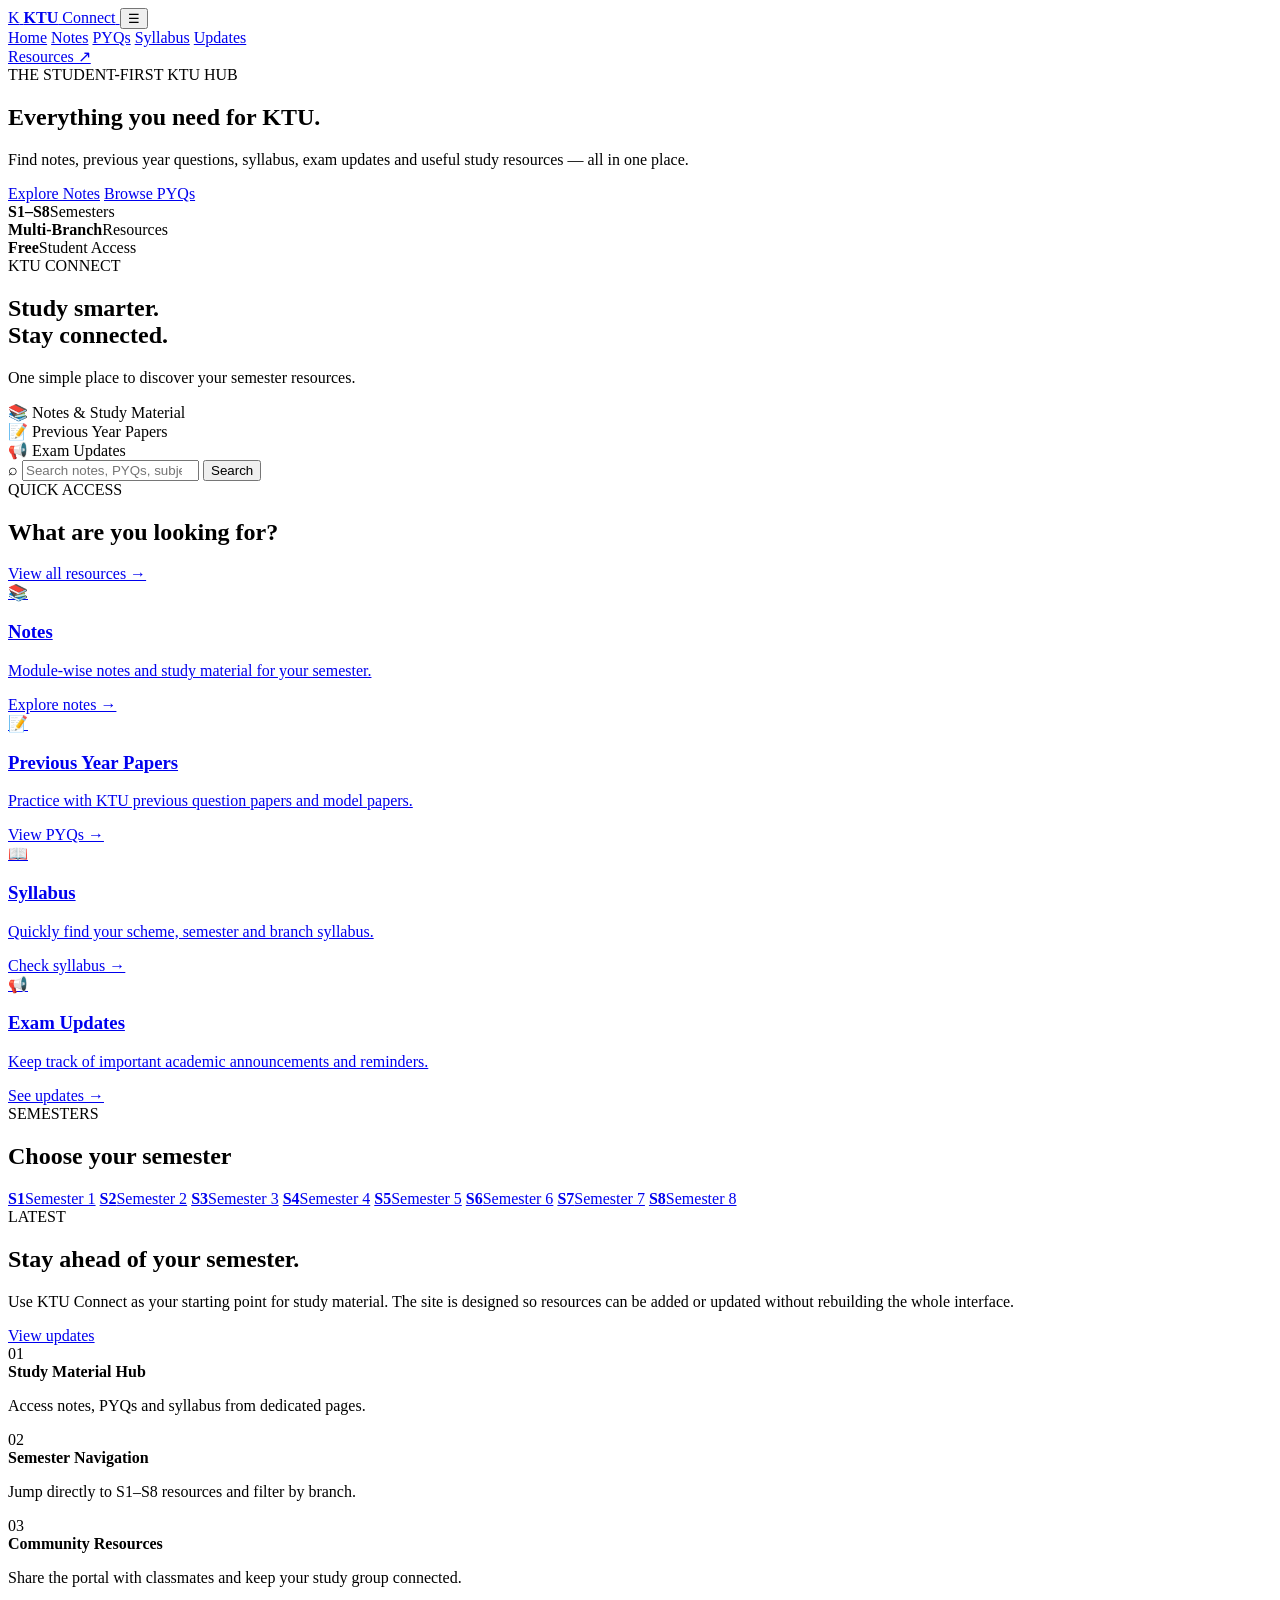
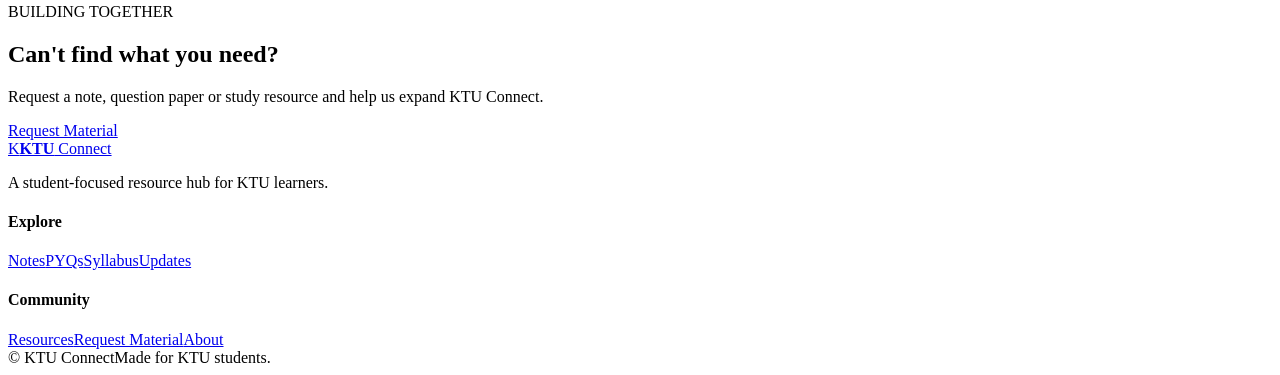
==== index.html @ b9bd6417 "Add files via upload" ====
<!DOCTYPE html>
<html lang="en">
<head>
  <meta charset="UTF-8">
  <meta name="viewport" content="width=device-width, initial-scale=1.0">
  <meta name="description" content="KTU Connect - Notes, previous year questions, syllabus and exam resources for KTU students.">
  <title>KTU Connect | Your KTU Study Hub</title>
  <link rel="icon" href="assets/icons/favicon.svg" type="image/svg+xml">
  <link rel="stylesheet" href="css/style.css">
</head>
<body>
  <header class="site-header">
    <div class="container nav-wrap">
      <a class="brand" href="index.html" aria-label="KTU Connect home">
        <span class="brand-mark">K</span>
        <span><strong>KTU</strong> Connect</span>
      </a>
      <button class="menu-toggle" aria-label="Open menu">☰</button>
      <nav class="main-nav">
        <a class="active" href="index.html">Home</a>
        <a href="pages/notes.html">Notes</a>
        <a href="pages/pyq.html">PYQs</a>
        <a href="pages/syllabus.html">Syllabus</a>
        <a href="pages/updates.html">Updates</a>
      </nav>
      <a class="nav-cta" href="pages/resources.html">Resources ↗</a>
    </div>
  </header>

  <main>
    <section class="hero">
      <div class="container hero-grid">
        <div class="hero-copy">
          <span class="eyebrow">THE STUDENT-FIRST KTU HUB</span>
          <h1>Everything you need for <span>KTU.</span></h1>
          <p>Find notes, previous year questions, syllabus, exam updates and useful study resources — all in one place.</p>
          <div class="hero-actions">
            <a class="btn primary" href="pages/notes.html">Explore Notes</a>
            <a class="btn secondary" href="pages/pyq.html">Browse PYQs</a>
          </div>
          <div class="hero-stats">
            <div><strong>S1–S8</strong><span>Semesters</span></div>
            <div><strong>Multi-Branch</strong><span>Resources</span></div>
            <div><strong>Free</strong><span>Student Access</span></div>
          </div>
        </div>
        <div class="hero-card">
          <div class="hero-card-top">
            <span class="mini-badge">KTU CONNECT</span>
            <span class="dot"></span>
          </div>
          <h2>Study smarter.<br><span>Stay connected.</span></h2>
          <p>One simple place to discover your semester resources.</p>
          <div class="floating-card card-one">📚 <span>Notes & Study Material</span></div>
          <div class="floating-card card-two">📝 <span>Previous Year Papers</span></div>
          <div class="floating-card card-three">📢 <span>Exam Updates</span></div>
        </div>
      </div>
    </section>

    <section class="section search-section">
      <div class="container">
        <div class="search-box">
          <span>⌕</span>
          <input id="globalSearch" type="search" placeholder="Search notes, PYQs, subjects, semesters..." autocomplete="off">
          <button id="searchBtn">Search</button>
        </div>
        <div id="searchResults" class="search-results hidden"></div>
      </div>
    </section>

    <section class="section">
      <div class="container">
        <div class="section-heading">
          <div>
            <span class="eyebrow">QUICK ACCESS</span>
            <h2>What are you looking for?</h2>
          </div>
          <a class="text-link" href="pages/resources.html">View all resources →</a>
        </div>
        <div class="feature-grid">
          <a class="feature-card" href="pages/notes.html">
            <div class="icon-box">📚</div>
            <h3>Notes</h3>
            <p>Module-wise notes and study material for your semester.</p>
            <span>Explore notes →</span>
          </a>
          <a class="feature-card" href="pages/pyq.html">
            <div class="icon-box">📝</div>
            <h3>Previous Year Papers</h3>
            <p>Practice with KTU previous question papers and model papers.</p>
            <span>View PYQs →</span>
          </a>
          <a class="feature-card" href="pages/syllabus.html">
            <div class="icon-box">📖</div>
            <h3>Syllabus</h3>
            <p>Quickly find your scheme, semester and branch syllabus.</p>
            <span>Check syllabus →</span>
          </a>
          <a class="feature-card" href="pages/updates.html">
            <div class="icon-box">📢</div>
            <h3>Exam Updates</h3>
            <p>Keep track of important academic announcements and reminders.</p>
            <span>See updates →</span>
          </a>
        </div>
      </div>
    </section>

    <section class="section semester-section">
      <div class="container">
        <div class="section-heading">
          <div>
            <span class="eyebrow">SEMESTERS</span>
            <h2>Choose your semester</h2>
          </div>
        </div>
        <div class="semester-grid">
          <a href="pages/semester.html?sem=S1"><strong>S1</strong><span>Semester 1</span></a>
          <a href="pages/semester.html?sem=S2"><strong>S2</strong><span>Semester 2</span></a>
          <a href="pages/semester.html?sem=S3"><strong>S3</strong><span>Semester 3</span></a>
          <a href="pages/semester.html?sem=S4"><strong>S4</strong><span>Semester 4</span></a>
          <a href="pages/semester.html?sem=S5"><strong>S5</strong><span>Semester 5</span></a>
          <a href="pages/semester.html?sem=S6"><strong>S6</strong><span>Semester 6</span></a>
          <a href="pages/semester.html?sem=S7"><strong>S7</strong><span>Semester 7</span></a>
          <a href="pages/semester.html?sem=S8"><strong>S8</strong><span>Semester 8</span></a>
        </div>
      </div>
    </section>

    <section class="section updates-section">
      <div class="container two-col">
        <div>
          <span class="eyebrow">LATEST</span>
          <h2>Stay ahead of your semester.</h2>
          <p class="muted">Use KTU Connect as your starting point for study material. The site is designed so resources can be added or updated without rebuilding the whole interface.</p>
          <a class="btn primary" href="pages/updates.html">View updates</a>
        </div>
        <div class="update-list">
          <article><span>01</span><div><strong>Study Material Hub</strong><p>Access notes, PYQs and syllabus from dedicated pages.</p></div></article>
          <article><span>02</span><div><strong>Semester Navigation</strong><p>Jump directly to S1–S8 resources and filter by branch.</p></div></article>
          <article><span>03</span><div><strong>Community Resources</strong><p>Share the portal with classmates and keep your study group connected.</p></div></article>
        </div>
      </div>
    </section>

    <section class="section cta-section">
      <div class="container cta-card">
        <div><span class="eyebrow">BUILDING TOGETHER</span><h2>Can't find what you need?</h2><p>Request a note, question paper or study resource and help us expand KTU Connect.</p></div>
        <a class="btn light" href="pages/request.html">Request Material</a>
      </div>
    </section>
  </main>

  <footer class="site-footer">
    <div class="container footer-grid">
      <div><a class="brand footer-brand" href="index.html"><span class="brand-mark">K</span><span><strong>KTU</strong> Connect</span></a><p>A student-focused resource hub for KTU learners.</p></div>
      <div><h4>Explore</h4><a href="pages/notes.html">Notes</a><a href="pages/pyq.html">PYQs</a><a href="pages/syllabus.html">Syllabus</a><a href="pages/updates.html">Updates</a></div>
      <div><h4>Community</h4><a href="pages/resources.html">Resources</a><a href="pages/request.html">Request Material</a><a href="pages/about.html">About</a></div>
    </div>
    <div class="container footer-bottom"><span>© <span id="year"></span> KTU Connect</span><span>Made for KTU students.</span></div>
  </footer>
  <script src="js/script.js"></script>
</body>
</html>
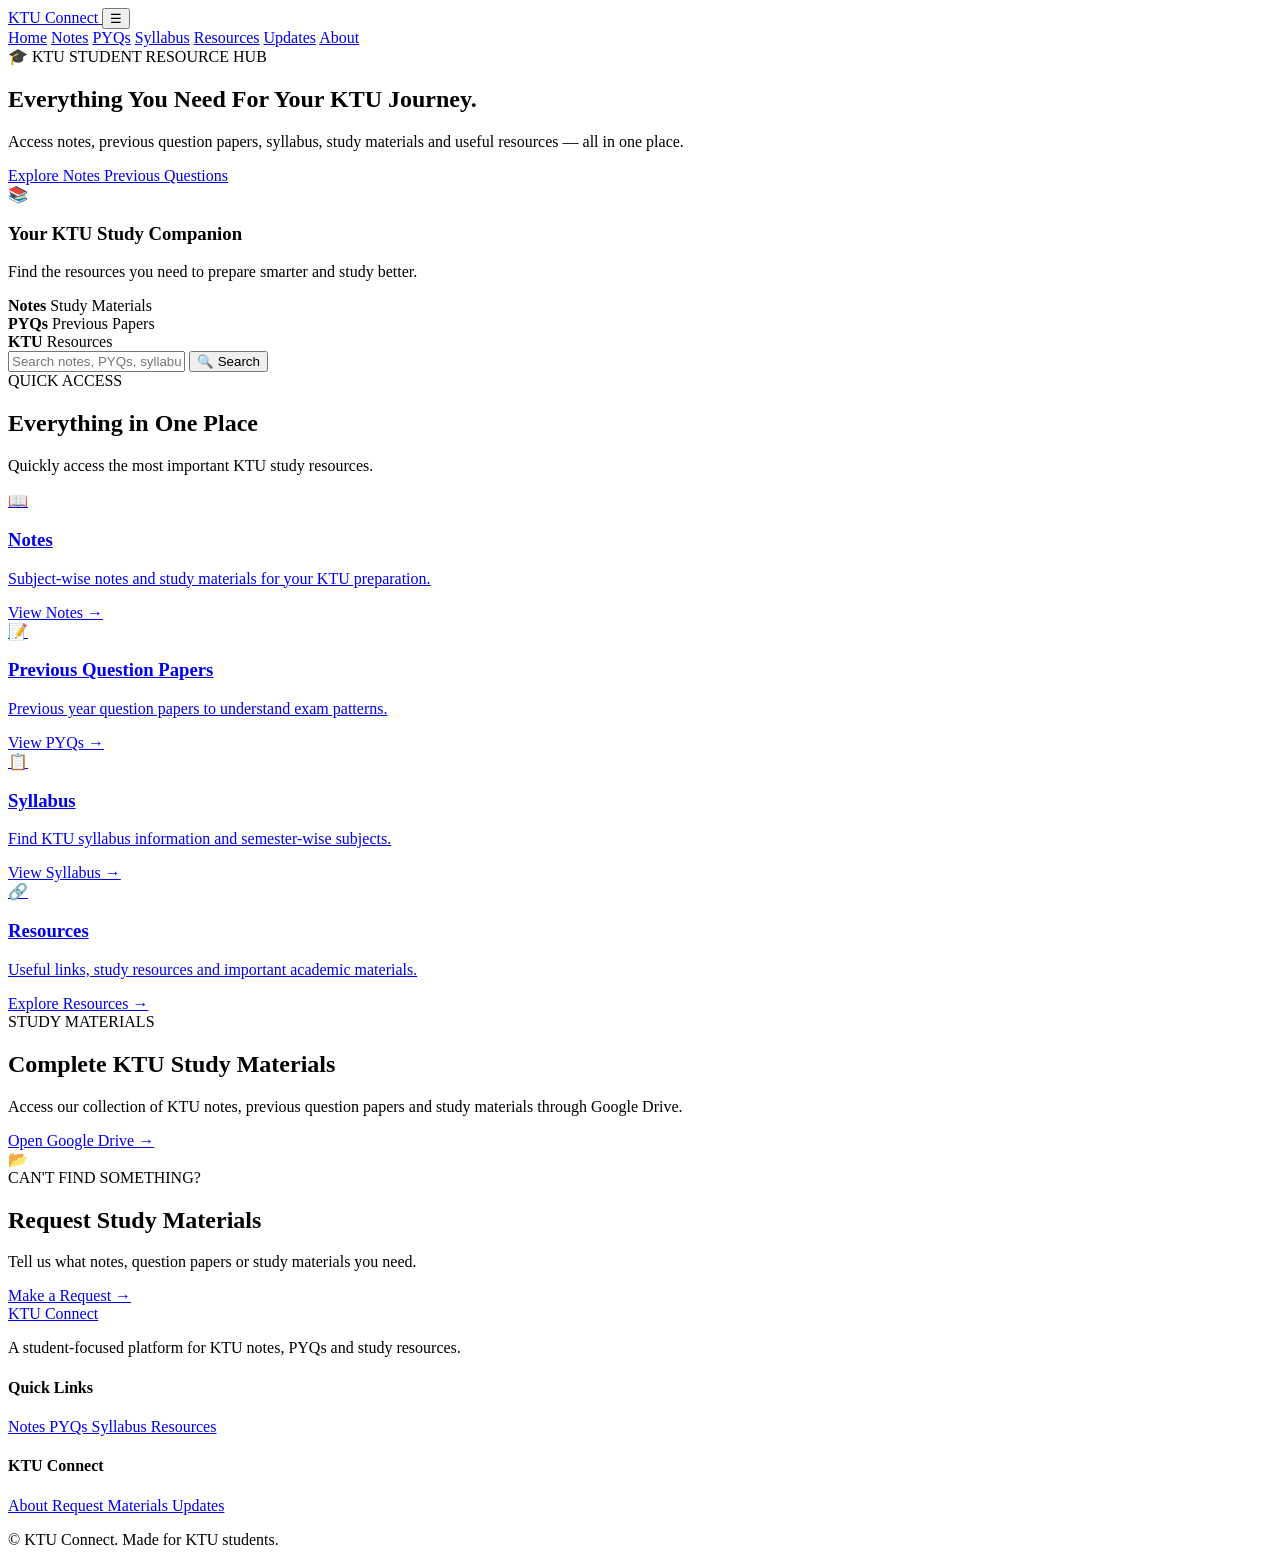
==== commit 735eb898: "Update index.html" ====
--- a/index.html
+++ b/index.html
@@ -1,165 +1,431 @@
 <!DOCTYPE html>
 <html lang="en">
 <head>
-  <meta charset="UTF-8">
-  <meta name="viewport" content="width=device-width, initial-scale=1.0">
-  <meta name="description" content="KTU Connect - Notes, previous year questions, syllabus and exam resources for KTU students.">
-  <title>KTU Connect | Your KTU Study Hub</title>
-  <link rel="icon" href="assets/icons/favicon.svg" type="image/svg+xml">
-  <link rel="stylesheet" href="css/style.css">
+    <meta charset="UTF-8">
+    <meta name="viewport" content="width=device-width, initial-scale=1.0">
+
+    <title>KTU Connect | Notes, PYQs & Study Materials</title>
+
+    <!-- CSS -->
+    <link rel="stylesheet" href="css/style.css">
+
+    <!-- Favicon -->
+    <link rel="icon" type="image/svg+xml" href="assets/icons/favicon.svg">
 </head>
+
 <body>
-  <header class="site-header">
-    <div class="container nav-wrap">
-      <a class="brand" href="index.html" aria-label="KTU Connect home">
-        <span class="brand-mark">K</span>
-        <span><strong>KTU</strong> Connect</span>
-      </a>
-      <button class="menu-toggle" aria-label="Open menu">☰</button>
-      <nav class="main-nav">
-        <a class="active" href="index.html">Home</a>
-        <a href="pages/notes.html">Notes</a>
-        <a href="pages/pyq.html">PYQs</a>
-        <a href="pages/syllabus.html">Syllabus</a>
-        <a href="pages/updates.html">Updates</a>
-      </nav>
-      <a class="nav-cta" href="pages/resources.html">Resources ↗</a>
-    </div>
-  </header>
-
-  <main>
+
+    <!-- ================= NAVBAR ================= -->
+    <header class="navbar">
+        <div class="container nav-container">
+
+            <a href="index.html" class="logo">
+                KTU <span>Connect</span>
+            </a>
+
+            <button class="menu-toggle" id="menuToggle">
+                ☰
+            </button>
+
+            <nav class="nav-links" id="navLinks">
+                <a href="index.html" class="active">Home</a>
+                <a href="pages/notes.html">Notes</a>
+                <a href="pages/pyq.html">PYQs</a>
+                <a href="pages/syllabus.html">Syllabus</a>
+                <a href="pages/resources.html">Resources</a>
+                <a href="pages/updates.html">Updates</a>
+                <a href="pages/about.html">About</a>
+            </nav>
+
+        </div>
+    </header>
+
+
+    <!-- ================= HERO ================= -->
     <section class="hero">
-      <div class="container hero-grid">
-        <div class="hero-copy">
-          <span class="eyebrow">THE STUDENT-FIRST KTU HUB</span>
-          <h1>Everything you need for <span>KTU.</span></h1>
-          <p>Find notes, previous year questions, syllabus, exam updates and useful study resources — all in one place.</p>
-          <div class="hero-actions">
-            <a class="btn primary" href="pages/notes.html">Explore Notes</a>
-            <a class="btn secondary" href="pages/pyq.html">Browse PYQs</a>
-          </div>
-          <div class="hero-stats">
-            <div><strong>S1–S8</strong><span>Semesters</span></div>
-            <div><strong>Multi-Branch</strong><span>Resources</span></div>
-            <div><strong>Free</strong><span>Student Access</span></div>
-          </div>
-        </div>
-        <div class="hero-card">
-          <div class="hero-card-top">
-            <span class="mini-badge">KTU CONNECT</span>
-            <span class="dot"></span>
-          </div>
-          <h2>Study smarter.<br><span>Stay connected.</span></h2>
-          <p>One simple place to discover your semester resources.</p>
-          <div class="floating-card card-one">📚 <span>Notes & Study Material</span></div>
-          <div class="floating-card card-two">📝 <span>Previous Year Papers</span></div>
-          <div class="floating-card card-three">📢 <span>Exam Updates</span></div>
-        </div>
-      </div>
+        <div class="container hero-content">
+
+            <div class="hero-text">
+
+                <span class="hero-badge">
+                    🎓 KTU STUDENT RESOURCE HUB
+                </span>
+
+                <h1>
+                    Everything You Need
+                    <span>For Your KTU Journey.</span>
+                </h1>
+
+                <p>
+                    Access notes, previous question papers, syllabus,
+                    study materials and useful resources — all in one place.
+                </p>
+
+                <div class="hero-buttons">
+
+                    <a href="pages/notes.html" class="btn btn-primary">
+                        Explore Notes
+                    </a>
+
+                    <a href="pages/pyq.html" class="btn btn-secondary">
+                        Previous Questions
+                    </a>
+
+                </div>
+
+            </div>
+
+            <div class="hero-card">
+
+                <div class="hero-card-icon">
+                    📚
+                </div>
+
+                <h3>
+                    Your KTU Study Companion
+                </h3>
+
+                <p>
+                    Find the resources you need to prepare smarter
+                    and study better.
+                </p>
+
+                <div class="hero-stats">
+
+                    <div>
+                        <strong>Notes</strong>
+                        <span>Study Materials</span>
+                    </div>
+
+                    <div>
+                        <strong>PYQs</strong>
+                        <span>Previous Papers</span>
+                    </div>
+
+                    <div>
+                        <strong>KTU</strong>
+                        <span>Resources</span>
+                    </div>
+
+                </div>
+
+            </div>
+
+        </div>
     </section>
 
-    <section class="section search-section">
-      <div class="container">
-        <div class="search-box">
-          <span>⌕</span>
-          <input id="globalSearch" type="search" placeholder="Search notes, PYQs, subjects, semesters..." autocomplete="off">
-          <button id="searchBtn">Search</button>
-        </div>
-        <div id="searchResults" class="search-results hidden"></div>
-      </div>
+
+    <!-- ================= SEARCH ================= -->
+    <section class="search-section">
+
+        <div class="container">
+
+            <div class="search-box">
+
+                <input
+                    type="text"
+                    id="searchInput"
+                    placeholder="Search notes, PYQs, syllabus..."
+                >
+
+                <button id="searchButton">
+                    🔍 Search
+                </button>
+
+            </div>
+
+        </div>
+
     </section>
 
-    <section class="section">
-      <div class="container">
-        <div class="section-heading">
-          <div>
-            <span class="eyebrow">QUICK ACCESS</span>
-            <h2>What are you looking for?</h2>
-          </div>
-          <a class="text-link" href="pages/resources.html">View all resources →</a>
-        </div>
-        <div class="feature-grid">
-          <a class="feature-card" href="pages/notes.html">
-            <div class="icon-box">📚</div>
-            <h3>Notes</h3>
-            <p>Module-wise notes and study material for your semester.</p>
-            <span>Explore notes →</span>
-          </a>
-          <a class="feature-card" href="pages/pyq.html">
-            <div class="icon-box">📝</div>
-            <h3>Previous Year Papers</h3>
-            <p>Practice with KTU previous question papers and model papers.</p>
-            <span>View PYQs →</span>
-          </a>
-          <a class="feature-card" href="pages/syllabus.html">
-            <div class="icon-box">📖</div>
-            <h3>Syllabus</h3>
-            <p>Quickly find your scheme, semester and branch syllabus.</p>
-            <span>Check syllabus →</span>
-          </a>
-          <a class="feature-card" href="pages/updates.html">
-            <div class="icon-box">📢</div>
-            <h3>Exam Updates</h3>
-            <p>Keep track of important academic announcements and reminders.</p>
-            <span>See updates →</span>
-          </a>
-        </div>
-      </div>
+
+    <!-- ================= QUICK ACCESS ================= -->
+    <section class="content-section">
+
+        <div class="container">
+
+            <div class="section-heading">
+
+                <span class="section-label">
+                    QUICK ACCESS
+                </span>
+
+                <h2>
+                    Everything in One Place
+                </h2>
+
+                <p>
+                    Quickly access the most important KTU study resources.
+                </p>
+
+            </div>
+
+
+            <div class="card-grid">
+
+                <!-- Notes -->
+                <a href="pages/notes.html" class="content-card">
+
+                    <div class="card-icon">
+                        📖
+                    </div>
+
+                    <h3>
+                        Notes
+                    </h3>
+
+                    <p>
+                        Subject-wise notes and study materials
+                        for your KTU preparation.
+                    </p>
+
+                    <span class="card-link">
+                        View Notes →
+                    </span>
+
+                </a>
+
+
+                <!-- PYQ -->
+                <a href="pages/pyq.html" class="content-card">
+
+                    <div class="card-icon">
+                        📝
+                    </div>
+
+                    <h3>
+                        Previous Question Papers
+                    </h3>
+
+                    <p>
+                        Previous year question papers to
+                        understand exam patterns.
+                    </p>
+
+                    <span class="card-link">
+                        View PYQs →
+                    </span>
+
+                </a>
+
+
+                <!-- Syllabus -->
+                <a href="pages/syllabus.html" class="content-card">
+
+                    <div class="card-icon">
+                        📋
+                    </div>
+
+                    <h3>
+                        Syllabus
+                    </h3>
+
+                    <p>
+                        Find KTU syllabus information and
+                        semester-wise subjects.
+                    </p>
+
+                    <span class="card-link">
+                        View Syllabus →
+                    </span>
+
+                </a>
+
+
+                <!-- Resources -->
+                <a href="pages/resources.html" class="content-card">
+
+                    <div class="card-icon">
+                        🔗
+                    </div>
+
+                    <h3>
+                        Resources
+                    </h3>
+
+                    <p>
+                        Useful links, study resources and
+                        important academic materials.
+                    </p>
+
+                    <span class="card-link">
+                        Explore Resources →
+                    </span>
+
+                </a>
+
+            </div>
+
+        </div>
+
     </section>
 
-    <section class="section semester-section">
-      <div class="container">
-        <div class="section-heading">
-          <div>
-            <span class="eyebrow">SEMESTERS</span>
-            <h2>Choose your semester</h2>
-          </div>
-        </div>
-        <div class="semester-grid">
-          <a href="pages/semester.html?sem=S1"><strong>S1</strong><span>Semester 1</span></a>
-          <a href="pages/semester.html?sem=S2"><strong>S2</strong><span>Semester 2</span></a>
-          <a href="pages/semester.html?sem=S3"><strong>S3</strong><span>Semester 3</span></a>
-          <a href="pages/semester.html?sem=S4"><strong>S4</strong><span>Semester 4</span></a>
-          <a href="pages/semester.html?sem=S5"><strong>S5</strong><span>Semester 5</span></a>
-          <a href="pages/semester.html?sem=S6"><strong>S6</strong><span>Semester 6</span></a>
-          <a href="pages/semester.html?sem=S7"><strong>S7</strong><span>Semester 7</span></a>
-          <a href="pages/semester.html?sem=S8"><strong>S8</strong><span>Semester 8</span></a>
-        </div>
-      </div>
+
+    <!-- ================= GOOGLE DRIVE ================= -->
+    <section class="drive-section">
+
+        <div class="container">
+
+            <div class="drive-card">
+
+                <div class="drive-content">
+
+                    <span class="section-label">
+                        STUDY MATERIALS
+                    </span>
+
+                    <h2>
+                        Complete KTU Study Materials
+                    </h2>
+
+                    <p>
+                        Access our collection of KTU notes,
+                        previous question papers and study materials
+                        through Google Drive.
+                    </p>
+
+                    <a
+                        href="https://drive.google.com/drive/folders/1opwLlR4TUXMI84UcQUF1pUEvRDBuUGTG"
+                        target="_blank"
+                        rel="noopener noreferrer"
+                        class="btn btn-primary"
+                    >
+                        Open Google Drive →
+                    </a>
+
+                </div>
+
+                <div class="drive-icon">
+                    📂
+                </div>
+
+            </div>
+
+        </div>
+
     </section>
 
-    <section class="section updates-section">
-      <div class="container two-col">
-        <div>
-          <span class="eyebrow">LATEST</span>
-          <h2>Stay ahead of your semester.</h2>
-          <p class="muted">Use KTU Connect as your starting point for study material. The site is designed so resources can be added or updated without rebuilding the whole interface.</p>
-          <a class="btn primary" href="pages/updates.html">View updates</a>
-        </div>
-        <div class="update-list">
-          <article><span>01</span><div><strong>Study Material Hub</strong><p>Access notes, PYQs and syllabus from dedicated pages.</p></div></article>
-          <article><span>02</span><div><strong>Semester Navigation</strong><p>Jump directly to S1–S8 resources and filter by branch.</p></div></article>
-          <article><span>03</span><div><strong>Community Resources</strong><p>Share the portal with classmates and keep your study group connected.</p></div></article>
-        </div>
-      </div>
+
+    <!-- ================= REQUEST ================= -->
+    <section class="content-section">
+
+        <div class="container">
+
+            <div class="request-box">
+
+                <div>
+
+                    <span class="section-label">
+                        CAN'T FIND SOMETHING?
+                    </span>
+
+                    <h2>
+                        Request Study Materials
+                    </h2>
+
+                    <p>
+                        Tell us what notes, question papers or
+                        study materials you need.
+                    </p>
+
+                </div>
+
+                <a href="pages/request.html" class="btn btn-primary">
+                    Make a Request →
+                </a>
+
+            </div>
+
+        </div>
+
     </section>
 
-    <section class="section cta-section">
-      <div class="container cta-card">
-        <div><span class="eyebrow">BUILDING TOGETHER</span><h2>Can't find what you need?</h2><p>Request a note, question paper or study resource and help us expand KTU Connect.</p></div>
-        <a class="btn light" href="pages/request.html">Request Material</a>
-      </div>
-    </section>
-  </main>
-
-  <footer class="site-footer">
-    <div class="container footer-grid">
-      <div><a class="brand footer-brand" href="index.html"><span class="brand-mark">K</span><span><strong>KTU</strong> Connect</span></a><p>A student-focused resource hub for KTU learners.</p></div>
-      <div><h4>Explore</h4><a href="pages/notes.html">Notes</a><a href="pages/pyq.html">PYQs</a><a href="pages/syllabus.html">Syllabus</a><a href="pages/updates.html">Updates</a></div>
-      <div><h4>Community</h4><a href="pages/resources.html">Resources</a><a href="pages/request.html">Request Material</a><a href="pages/about.html">About</a></div>
-    </div>
-    <div class="container footer-bottom"><span>© <span id="year"></span> KTU Connect</span><span>Made for KTU students.</span></div>
-  </footer>
-  <script src="js/script.js"></script>
+
+    <!-- ================= FOOTER ================= -->
+    <footer class="footer">
+
+        <div class="container footer-container">
+
+            <div class="footer-brand">
+
+                <a href="index.html" class="logo">
+                    KTU <span>Connect</span>
+                </a>
+
+                <p>
+                    A student-focused platform for KTU
+                    notes, PYQs and study resources.
+                </p>
+
+            </div>
+
+
+            <div class="footer-links">
+
+                <h4>
+                    Quick Links
+                </h4>
+
+                <a href="pages/notes.html">
+                    Notes
+                </a>
+
+                <a href="pages/pyq.html">
+                    PYQs
+                </a>
+
+                <a href="pages/syllabus.html">
+                    Syllabus
+                </a>
+
+                <a href="pages/resources.html">
+                    Resources
+                </a>
+
+            </div>
+
+
+            <div class="footer-links">
+
+                <h4>
+                    KTU Connect
+                </h4>
+
+                <a href="pages/about.html">
+                    About
+                </a>
+
+                <a href="pages/request.html">
+                    Request Materials
+                </a>
+
+                <a href="pages/updates.html">
+                    Updates
+                </a>
+
+            </div>
+
+        </div>
+
+
+        <div class="footer-bottom">
+
+            <div class="container">
+
+                <p>
+                    © <span id="currentYear"></span>
+                    KTU Connect. Made for KTU students.
+                </p>
+
+            </div>
+
+        </div>
+
+    </footer>
+
+
+    <!-- JavaScript -->
+    <script src="js/script.js"></script>
+
 </body>
-</html>+</html>
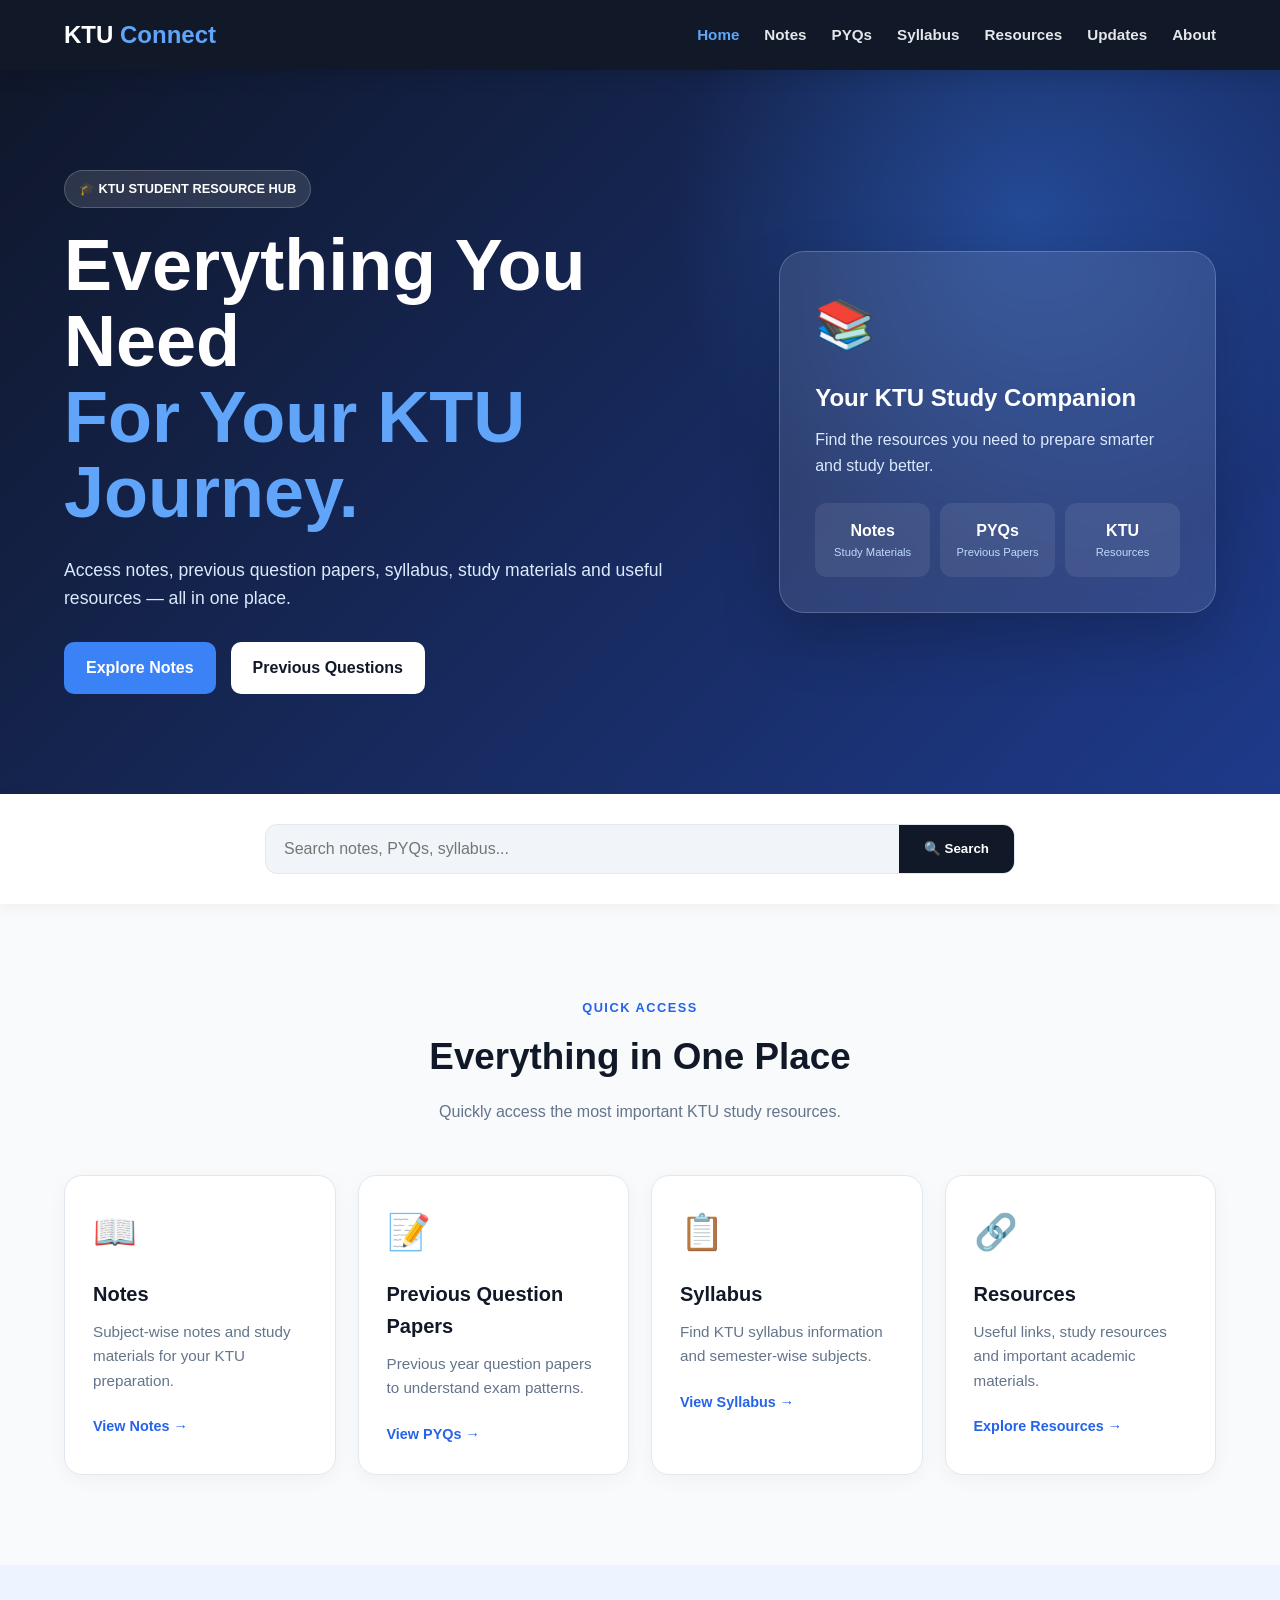
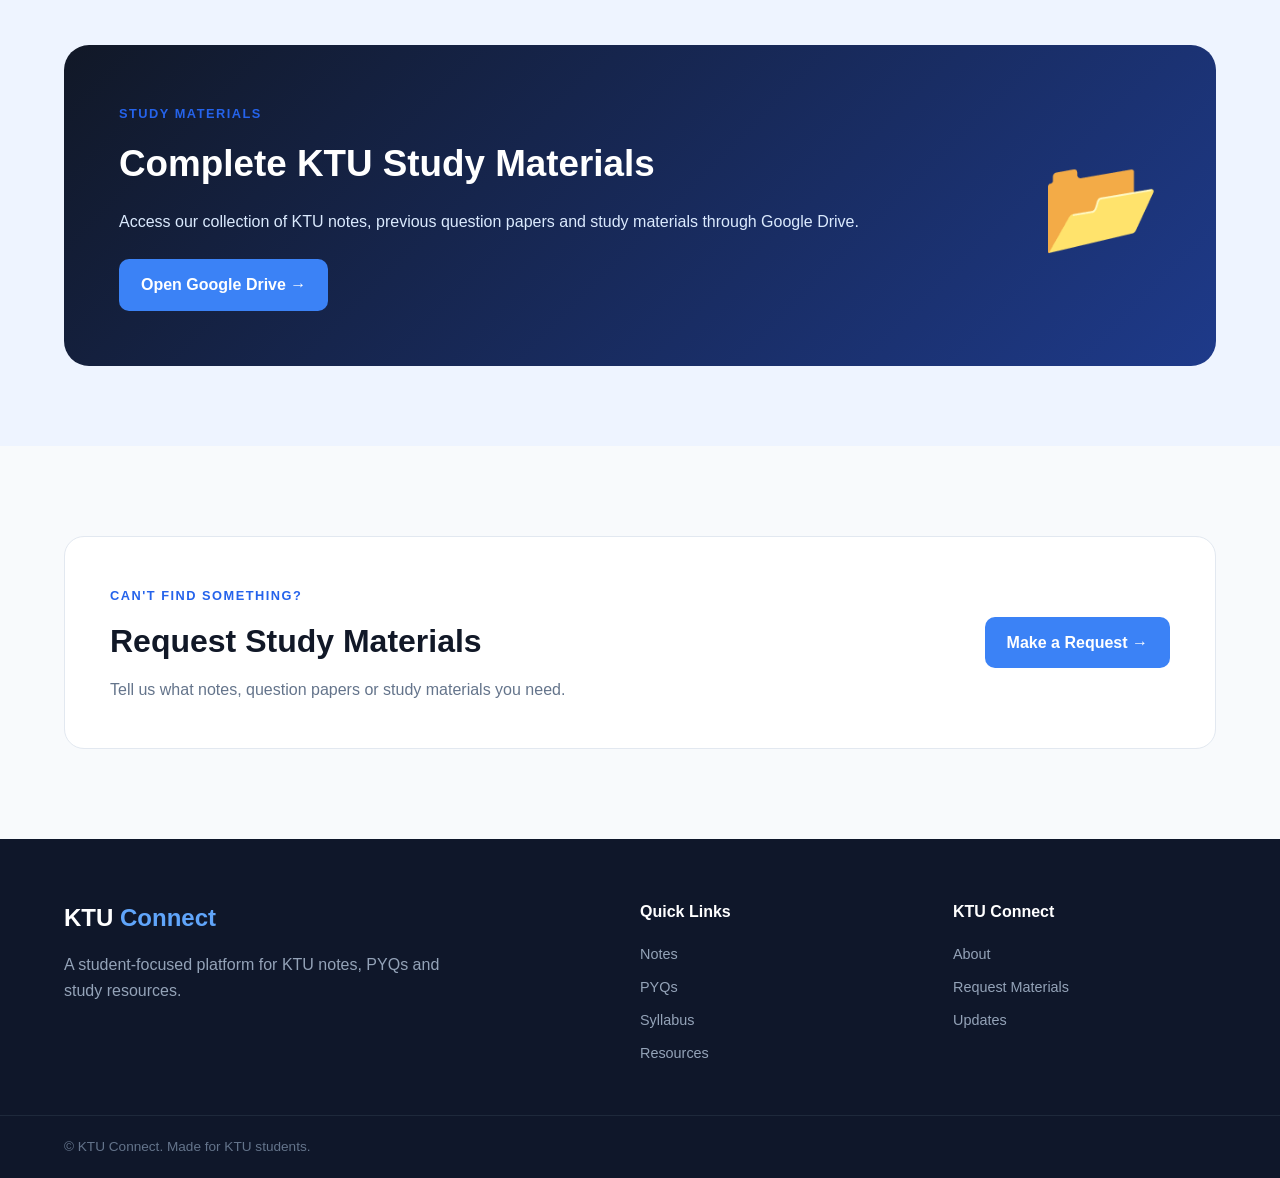
==== commit 37aacf38: "Update index.html" ====
--- a/index.html
+++ b/index.html
@@ -1,431 +1,627 @@
 <!DOCTYPE html>
 <html lang="en">
+
 <head>
+
     <meta charset="UTF-8">
-    <meta name="viewport" content="width=device-width, initial-scale=1.0">
-
-    <title>KTU Connect | Notes, PYQs & Study Materials</title>
-
-    <!-- CSS -->
-    <link rel="stylesheet" href="css/style.css">
-
-    <!-- Favicon -->
-    <link rel="icon" type="image/svg+xml" href="assets/icons/favicon.svg">
+
+    <meta name="viewport"
+          content="width=device-width, initial-scale=1.0">
+
+    <meta name="description"
+          content="KTU Connect - Notes, Previous Question Papers, Syllabus and Study Materials">
+
+    <title>KTU Connect | KTU Student Resource Hub</title>
+
+    <!-- MAIN CSS -->
+    <link rel="stylesheet" href="style.css">
+
+    <!-- FAVICON -->
+    <link rel="icon"
+          type="image/svg+xml"
+          href="assets/icons/favicon.svg">
+
 </head>
 
+
 <body>
 
-    <!-- ================= NAVBAR ================= -->
-    <header class="navbar">
-        <div class="container nav-container">
-
-            <a href="index.html" class="logo">
+
+<!-- ================= NAVBAR ================= -->
+
+<header class="navbar">
+
+    <div class="container nav-container">
+
+        <a href="index.html" class="logo">
+            KTU <span>Connect</span>
+        </a>
+
+
+        <button
+            class="menu-toggle"
+            id="menuToggle"
+            aria-label="Open Menu">
+
+            ☰
+
+        </button>
+
+
+        <nav class="nav-links" id="navLinks">
+
+            <a href="index.html" class="active">
+                Home
+            </a>
+
+            <a href="pages/notes.html">
+                Notes
+            </a>
+
+            <a href="pages/pyq.html">
+                PYQs
+            </a>
+
+            <a href="pages/syllabus.html">
+                Syllabus
+            </a>
+
+            <a href="pages/resources.html">
+                Resources
+            </a>
+
+            <a href="pages/updates.html">
+                Updates
+            </a>
+
+            <a href="pages/about.html">
+                About
+            </a>
+
+        </nav>
+
+    </div>
+
+</header>
+
+
+
+<!-- ================= HERO ================= -->
+
+<section class="hero">
+
+    <div class="container hero-content">
+
+
+        <div class="hero-text">
+
+            <span class="hero-badge">
+                🎓 KTU STUDENT RESOURCE HUB
+            </span>
+
+
+            <h1>
+
+                Everything You Need
+
+                <span>
+                    For Your KTU Journey.
+                </span>
+
+            </h1>
+
+
+            <p>
+
+                Access notes, previous question papers,
+                syllabus, study materials and useful
+                resources — all in one place.
+
+            </p>
+
+
+            <div class="hero-buttons">
+
+                <a
+                    href="pages/notes.html"
+                    class="btn btn-primary">
+
+                    Explore Notes
+
+                </a>
+
+
+                <a
+                    href="pages/pyq.html"
+                    class="btn btn-secondary">
+
+                    Previous Questions
+
+                </a>
+
+            </div>
+
+        </div>
+
+
+
+        <div class="hero-card">
+
+            <div class="hero-card-icon">
+                📚
+            </div>
+
+
+            <h3>
+                Your KTU Study Companion
+            </h3>
+
+
+            <p>
+
+                Find the resources you need to
+                prepare smarter and study better.
+
+            </p>
+
+
+            <div class="hero-stats">
+
+                <div>
+
+                    <strong>
+                        Notes
+                    </strong>
+
+                    <span>
+                        Study Materials
+                    </span>
+
+                </div>
+
+
+                <div>
+
+                    <strong>
+                        PYQs
+                    </strong>
+
+                    <span>
+                        Previous Papers
+                    </span>
+
+                </div>
+
+
+                <div>
+
+                    <strong>
+                        KTU
+                    </strong>
+
+                    <span>
+                        Resources
+                    </span>
+
+                </div>
+
+            </div>
+
+        </div>
+
+    </div>
+
+</section>
+
+
+
+<!-- ================= SEARCH ================= -->
+
+<section class="search-section">
+
+    <div class="container">
+
+        <div class="search-box">
+
+            <input
+                type="text"
+                id="searchInput"
+                placeholder="Search notes, PYQs, syllabus...">
+
+
+            <button id="searchButton">
+
+                🔍 Search
+
+            </button>
+
+        </div>
+
+    </div>
+
+</section>
+
+
+
+<!-- ================= QUICK ACCESS ================= -->
+
+<section class="content-section">
+
+    <div class="container">
+
+
+        <div class="section-heading">
+
+            <span class="section-label">
+                QUICK ACCESS
+            </span>
+
+
+            <h2>
+                Everything in One Place
+            </h2>
+
+
+            <p>
+                Quickly access the most important
+                KTU study resources.
+            </p>
+
+        </div>
+
+
+
+        <div class="card-grid">
+
+
+            <!-- NOTES -->
+
+            <a
+                href="pages/notes.html"
+                class="content-card">
+
+                <div class="card-icon">
+                    📖
+                </div>
+
+
+                <h3>
+                    Notes
+                </h3>
+
+
+                <p>
+
+                    Subject-wise notes and study
+                    materials for your KTU preparation.
+
+                </p>
+
+
+                <span class="card-link">
+                    View Notes →
+                </span>
+
+            </a>
+
+
+
+            <!-- PYQs -->
+
+            <a
+                href="pages/pyq.html"
+                class="content-card">
+
+                <div class="card-icon">
+                    📝
+                </div>
+
+
+                <h3>
+                    Previous Question Papers
+                </h3>
+
+
+                <p>
+
+                    Previous year question papers
+                    to understand exam patterns.
+
+                </p>
+
+
+                <span class="card-link">
+                    View PYQs →
+                </span>
+
+            </a>
+
+
+
+            <!-- SYLLABUS -->
+
+            <a
+                href="pages/syllabus.html"
+                class="content-card">
+
+                <div class="card-icon">
+                    📋
+                </div>
+
+
+                <h3>
+                    Syllabus
+                </h3>
+
+
+                <p>
+
+                    Find KTU syllabus information
+                    and semester-wise subjects.
+
+                </p>
+
+
+                <span class="card-link">
+                    View Syllabus →
+                </span>
+
+            </a>
+
+
+
+            <!-- RESOURCES -->
+
+            <a
+                href="pages/resources.html"
+                class="content-card">
+
+                <div class="card-icon">
+                    🔗
+                </div>
+
+
+                <h3>
+                    Resources
+                </h3>
+
+
+                <p>
+
+                    Useful links, study resources
+                    and important academic materials.
+
+                </p>
+
+
+                <span class="card-link">
+                    Explore Resources →
+                </span>
+
+            </a>
+
+        </div>
+
+    </div>
+
+</section>
+
+
+
+<!-- ================= GOOGLE DRIVE ================= -->
+
+<section class="drive-section">
+
+    <div class="container">
+
+        <div class="drive-card">
+
+
+            <div class="drive-content">
+
+                <span class="section-label">
+                    STUDY MATERIALS
+                </span>
+
+
+                <h2>
+                    Complete KTU Study Materials
+                </h2>
+
+
+                <p>
+
+                    Access our collection of KTU notes,
+                    previous question papers and study
+                    materials through Google Drive.
+
+                </p>
+
+
+                <a
+                    href="https://drive.google.com/drive/folders/1opwLlR4TUXMI84UcQUF1pUEvRDBuUGTG"
+                    target="_blank"
+                    rel="noopener noreferrer"
+                    class="btn btn-primary">
+
+                    Open Google Drive →
+
+                </a>
+
+            </div>
+
+
+            <div class="drive-icon">
+                📂
+            </div>
+
+        </div>
+
+    </div>
+
+</section>
+
+
+
+<!-- ================= REQUEST ================= -->
+
+<section class="content-section">
+
+    <div class="container">
+
+        <div class="request-box">
+
+
+            <div>
+
+                <span class="section-label">
+                    CAN'T FIND SOMETHING?
+                </span>
+
+
+                <h2>
+                    Request Study Materials
+                </h2>
+
+
+                <p>
+
+                    Tell us what notes, question papers
+                    or study materials you need.
+
+                </p>
+
+            </div>
+
+
+            <a
+                href="pages/request.html"
+                class="btn btn-primary">
+
+                Make a Request →
+
+            </a>
+
+        </div>
+
+    </div>
+
+</section>
+
+
+
+<!-- ================= FOOTER ================= -->
+
+<footer class="footer">
+
+    <div class="container footer-container">
+
+
+        <div class="footer-brand">
+
+            <a
+                href="index.html"
+                class="logo">
+
                 KTU <span>Connect</span>
-            </a>
-
-            <button class="menu-toggle" id="menuToggle">
-                ☰
-            </button>
-
-            <nav class="nav-links" id="navLinks">
-                <a href="index.html" class="active">Home</a>
-                <a href="pages/notes.html">Notes</a>
-                <a href="pages/pyq.html">PYQs</a>
-                <a href="pages/syllabus.html">Syllabus</a>
-                <a href="pages/resources.html">Resources</a>
-                <a href="pages/updates.html">Updates</a>
-                <a href="pages/about.html">About</a>
-            </nav>
-
-        </div>
-    </header>
-
-
-    <!-- ================= HERO ================= -->
-    <section class="hero">
-        <div class="container hero-content">
-
-            <div class="hero-text">
-
-                <span class="hero-badge">
-                    🎓 KTU STUDENT RESOURCE HUB
-                </span>
-
-                <h1>
-                    Everything You Need
-                    <span>For Your KTU Journey.</span>
-                </h1>
-
-                <p>
-                    Access notes, previous question papers, syllabus,
-                    study materials and useful resources — all in one place.
-                </p>
-
-                <div class="hero-buttons">
-
-                    <a href="pages/notes.html" class="btn btn-primary">
-                        Explore Notes
-                    </a>
-
-                    <a href="pages/pyq.html" class="btn btn-secondary">
-                        Previous Questions
-                    </a>
-
-                </div>
-
-            </div>
-
-            <div class="hero-card">
-
-                <div class="hero-card-icon">
-                    📚
-                </div>
-
-                <h3>
-                    Your KTU Study Companion
-                </h3>
-
-                <p>
-                    Find the resources you need to prepare smarter
-                    and study better.
-                </p>
-
-                <div class="hero-stats">
-
-                    <div>
-                        <strong>Notes</strong>
-                        <span>Study Materials</span>
-                    </div>
-
-                    <div>
-                        <strong>PYQs</strong>
-                        <span>Previous Papers</span>
-                    </div>
-
-                    <div>
-                        <strong>KTU</strong>
-                        <span>Resources</span>
-                    </div>
-
-                </div>
-
-            </div>
-
-        </div>
-    </section>
-
-
-    <!-- ================= SEARCH ================= -->
-    <section class="search-section">
+
+            </a>
+
+
+            <p>
+
+                A student-focused platform for KTU
+                notes, PYQs and study resources.
+
+            </p>
+
+        </div>
+
+
+
+        <div class="footer-links">
+
+            <h4>
+                Quick Links
+            </h4>
+
+
+            <a href="pages/notes.html">
+                Notes
+            </a>
+
+
+            <a href="pages/pyq.html">
+                PYQs
+            </a>
+
+
+            <a href="pages/syllabus.html">
+                Syllabus
+            </a>
+
+
+            <a href="pages/resources.html">
+                Resources
+            </a>
+
+        </div>
+
+
+
+        <div class="footer-links">
+
+            <h4>
+                KTU Connect
+            </h4>
+
+
+            <a href="pages/about.html">
+                About
+            </a>
+
+
+            <a href="pages/request.html">
+                Request Materials
+            </a>
+
+
+            <a href="pages/updates.html">
+                Updates
+            </a>
+
+        </div>
+
+    </div>
+
+
+
+    <div class="footer-bottom">
 
         <div class="container">
 
-            <div class="search-box">
-
-                <input
-                    type="text"
-                    id="searchInput"
-                    placeholder="Search notes, PYQs, syllabus..."
-                >
-
-                <button id="searchButton">
-                    🔍 Search
-                </button>
-
-            </div>
-
-        </div>
-
-    </section>
-
-
-    <!-- ================= QUICK ACCESS ================= -->
-    <section class="content-section">
-
-        <div class="container">
-
-            <div class="section-heading">
-
-                <span class="section-label">
-                    QUICK ACCESS
-                </span>
-
-                <h2>
-                    Everything in One Place
-                </h2>
-
-                <p>
-                    Quickly access the most important KTU study resources.
-                </p>
-
-            </div>
-
-
-            <div class="card-grid">
-
-                <!-- Notes -->
-                <a href="pages/notes.html" class="content-card">
-
-                    <div class="card-icon">
-                        📖
-                    </div>
-
-                    <h3>
-                        Notes
-                    </h3>
-
-                    <p>
-                        Subject-wise notes and study materials
-                        for your KTU preparation.
-                    </p>
-
-                    <span class="card-link">
-                        View Notes →
-                    </span>
-
-                </a>
-
-
-                <!-- PYQ -->
-                <a href="pages/pyq.html" class="content-card">
-
-                    <div class="card-icon">
-                        📝
-                    </div>
-
-                    <h3>
-                        Previous Question Papers
-                    </h3>
-
-                    <p>
-                        Previous year question papers to
-                        understand exam patterns.
-                    </p>
-
-                    <span class="card-link">
-                        View PYQs →
-                    </span>
-
-                </a>
-
-
-                <!-- Syllabus -->
-                <a href="pages/syllabus.html" class="content-card">
-
-                    <div class="card-icon">
-                        📋
-                    </div>
-
-                    <h3>
-                        Syllabus
-                    </h3>
-
-                    <p>
-                        Find KTU syllabus information and
-                        semester-wise subjects.
-                    </p>
-
-                    <span class="card-link">
-                        View Syllabus →
-                    </span>
-
-                </a>
-
-
-                <!-- Resources -->
-                <a href="pages/resources.html" class="content-card">
-
-                    <div class="card-icon">
-                        🔗
-                    </div>
-
-                    <h3>
-                        Resources
-                    </h3>
-
-                    <p>
-                        Useful links, study resources and
-                        important academic materials.
-                    </p>
-
-                    <span class="card-link">
-                        Explore Resources →
-                    </span>
-
-                </a>
-
-            </div>
-
-        </div>
-
-    </section>
-
-
-    <!-- ================= GOOGLE DRIVE ================= -->
-    <section class="drive-section">
-
-        <div class="container">
-
-            <div class="drive-card">
-
-                <div class="drive-content">
-
-                    <span class="section-label">
-                        STUDY MATERIALS
-                    </span>
-
-                    <h2>
-                        Complete KTU Study Materials
-                    </h2>
-
-                    <p>
-                        Access our collection of KTU notes,
-                        previous question papers and study materials
-                        through Google Drive.
-                    </p>
-
-                    <a
-                        href="https://drive.google.com/drive/folders/1opwLlR4TUXMI84UcQUF1pUEvRDBuUGTG"
-                        target="_blank"
-                        rel="noopener noreferrer"
-                        class="btn btn-primary"
-                    >
-                        Open Google Drive →
-                    </a>
-
-                </div>
-
-                <div class="drive-icon">
-                    📂
-                </div>
-
-            </div>
-
-        </div>
-
-    </section>
-
-
-    <!-- ================= REQUEST ================= -->
-    <section class="content-section">
-
-        <div class="container">
-
-            <div class="request-box">
-
-                <div>
-
-                    <span class="section-label">
-                        CAN'T FIND SOMETHING?
-                    </span>
-
-                    <h2>
-                        Request Study Materials
-                    </h2>
-
-                    <p>
-                        Tell us what notes, question papers or
-                        study materials you need.
-                    </p>
-
-                </div>
-
-                <a href="pages/request.html" class="btn btn-primary">
-                    Make a Request →
-                </a>
-
-            </div>
-
-        </div>
-
-    </section>
-
-
-    <!-- ================= FOOTER ================= -->
-    <footer class="footer">
-
-        <div class="container footer-container">
-
-            <div class="footer-brand">
-
-                <a href="index.html" class="logo">
-                    KTU <span>Connect</span>
-                </a>
-
-                <p>
-                    A student-focused platform for KTU
-                    notes, PYQs and study resources.
-                </p>
-
-            </div>
-
-
-            <div class="footer-links">
-
-                <h4>
-                    Quick Links
-                </h4>
-
-                <a href="pages/notes.html">
-                    Notes
-                </a>
-
-                <a href="pages/pyq.html">
-                    PYQs
-                </a>
-
-                <a href="pages/syllabus.html">
-                    Syllabus
-                </a>
-
-                <a href="pages/resources.html">
-                    Resources
-                </a>
-
-            </div>
-
-
-            <div class="footer-links">
-
-                <h4>
-                    KTU Connect
-                </h4>
-
-                <a href="pages/about.html">
-                    About
-                </a>
-
-                <a href="pages/request.html">
-                    Request Materials
-                </a>
-
-                <a href="pages/updates.html">
-                    Updates
-                </a>
-
-            </div>
-
-        </div>
-
-
-        <div class="footer-bottom">
-
-            <div class="container">
-
-                <p>
-                    © <span id="currentYear"></span>
-                    KTU Connect. Made for KTU students.
-                </p>
-
-            </div>
-
-        </div>
-
-    </footer>
-
-
-    <!-- JavaScript -->
-    <script src="js/script.js"></script>
+            <p>
+
+                ©
+                <span id="currentYear"></span>
+                KTU Connect.
+                Made for KTU students.
+
+            </p>
+
+        </div>
+
+    </div>
+
+</footer>
+
+
+
+<!-- JAVASCRIPT -->
+
+<script src="js/script.js"></script>
+
 
 </body>
+
 </html>
--- a/style.css
+++ b/style.css
@@ -0,0 +1,669 @@
+/* ================================
+   KTU CONNECT - MAIN STYLESHEET
+   ================================ */
+
+* {
+    margin: 0;
+    padding: 0;
+    box-sizing: border-box;
+}
+
+html {
+    scroll-behavior: smooth;
+}
+
+body {
+    font-family: Arial, Helvetica, sans-serif;
+    background: #f8fafc;
+    color: #111827;
+    line-height: 1.6;
+}
+
+a {
+    text-decoration: none;
+    color: inherit;
+}
+
+img {
+    max-width: 100%;
+}
+
+.container {
+    width: 90%;
+    max-width: 1200px;
+    margin: 0 auto;
+}
+
+
+/* ================================
+   NAVBAR
+   ================================ */
+
+.navbar {
+    background: #111827;
+    color: white;
+    position: sticky;
+    top: 0;
+    z-index: 1000;
+    box-shadow: 0 4px 20px rgba(0,0,0,0.15);
+}
+
+.nav-container {
+    min-height: 70px;
+    display: flex;
+    align-items: center;
+    justify-content: space-between;
+}
+
+.logo {
+    color: white;
+    font-size: 1.5rem;
+    font-weight: 800;
+}
+
+.logo span {
+    color: #60a5fa;
+}
+
+.nav-links {
+    display: flex;
+    align-items: center;
+    gap: 25px;
+}
+
+.nav-links a {
+    color: #e5e7eb;
+    font-size: 0.95rem;
+    font-weight: 600;
+    transition: 0.3s;
+}
+
+.nav-links a:hover,
+.nav-links a.active {
+    color: #60a5fa;
+}
+
+.menu-toggle {
+    display: none;
+    background: transparent;
+    border: none;
+    color: white;
+    font-size: 1.8rem;
+    cursor: pointer;
+}
+
+
+/* ================================
+   HERO
+   ================================ */
+
+.hero {
+    background:
+        radial-gradient(circle at 80% 20%, rgba(59,130,246,0.35), transparent 30%),
+        linear-gradient(135deg, #0f172a, #1e3a8a);
+    color: white;
+    padding: 100px 0;
+    overflow: hidden;
+}
+
+.hero-content {
+    display: grid;
+    grid-template-columns: 1.2fr 0.8fr;
+    gap: 60px;
+    align-items: center;
+}
+
+.hero-badge {
+    display: inline-block;
+    padding: 8px 14px;
+    background: rgba(255,255,255,0.12);
+    border: 1px solid rgba(255,255,255,0.2);
+    border-radius: 50px;
+    font-size: 0.8rem;
+    font-weight: 700;
+    margin-bottom: 20px;
+}
+
+.hero h1 {
+    font-size: clamp(2.5rem, 6vw, 4.5rem);
+    line-height: 1.05;
+    margin-bottom: 25px;
+    color: white;
+}
+
+.hero h1 span {
+    display: block;
+    color: #60a5fa;
+}
+
+.hero p {
+    max-width: 650px;
+    font-size: 1.1rem;
+    color: #dbeafe;
+    margin-bottom: 30px;
+}
+
+.hero-buttons {
+    display: flex;
+    gap: 15px;
+    flex-wrap: wrap;
+}
+
+.btn {
+    display: inline-block;
+    padding: 13px 22px;
+    border-radius: 10px;
+    font-weight: 700;
+    transition: 0.3s;
+    border: none;
+    cursor: pointer;
+}
+
+.btn-primary {
+    background: #3b82f6;
+    color: white;
+}
+
+.btn-primary:hover {
+    background: #2563eb;
+    transform: translateY(-2px);
+}
+
+.btn-secondary {
+    background: white;
+    color: #111827;
+}
+
+.btn-secondary:hover {
+    background: #e5e7eb;
+    transform: translateY(-2px);
+}
+
+
+/* ================================
+   HERO CARD
+   ================================ */
+
+.hero-card {
+    background: rgba(255,255,255,0.1);
+    border: 1px solid rgba(255,255,255,0.2);
+    backdrop-filter: blur(12px);
+    border-radius: 25px;
+    padding: 35px;
+    box-shadow: 0 25px 60px rgba(0,0,0,0.2);
+}
+
+.hero-card-icon {
+    font-size: 3rem;
+    margin-bottom: 15px;
+}
+
+.hero-card h3 {
+    font-size: 1.5rem;
+    margin-bottom: 10px;
+}
+
+.hero-card p {
+    font-size: 1rem;
+    margin-bottom: 25px;
+}
+
+.hero-stats {
+    display: grid;
+    grid-template-columns: repeat(3, 1fr);
+    gap: 10px;
+}
+
+.hero-stats div {
+    background: rgba(255,255,255,0.08);
+    padding: 15px 8px;
+    border-radius: 12px;
+    text-align: center;
+}
+
+.hero-stats strong {
+    display: block;
+    font-size: 1rem;
+}
+
+.hero-stats span {
+    display: block;
+    font-size: 0.7rem;
+    color: #bfdbfe;
+}
+
+
+/* ================================
+   SEARCH
+   ================================ */
+
+.search-section {
+    background: white;
+    padding: 30px 0;
+    box-shadow: 0 3px 15px rgba(0,0,0,0.05);
+}
+
+.search-box {
+    display: flex;
+    max-width: 750px;
+    margin: auto;
+    background: #f1f5f9;
+    border: 1px solid #e2e8f0;
+    border-radius: 12px;
+    overflow: hidden;
+}
+
+.search-box input {
+    flex: 1;
+    border: none;
+    outline: none;
+    padding: 15px 18px;
+    background: transparent;
+    font-size: 1rem;
+}
+
+.search-box button {
+    border: none;
+    background: #111827;
+    color: white;
+    padding: 0 25px;
+    cursor: pointer;
+    font-weight: 700;
+}
+
+
+/* ================================
+   SECTIONS
+   ================================ */
+
+.content-section {
+    padding: 90px 0;
+}
+
+.section-heading {
+    text-align: center;
+    max-width: 700px;
+    margin: 0 auto 50px;
+}
+
+.section-label {
+    display: inline-block;
+    color: #2563eb;
+    font-size: 0.8rem;
+    font-weight: 800;
+    letter-spacing: 1.5px;
+    margin-bottom: 10px;
+}
+
+.section-heading h2 {
+    font-size: 2.3rem;
+    color: #111827;
+    margin-bottom: 12px;
+}
+
+.section-heading p {
+    color: #64748b;
+}
+
+
+/* ================================
+   CARDS
+   ================================ */
+
+.card-grid {
+    display: grid;
+    grid-template-columns: repeat(4, 1fr);
+    gap: 22px;
+}
+
+.content-card {
+    background: white;
+    border: 1px solid #e2e8f0;
+    border-radius: 18px;
+    padding: 28px;
+    transition: 0.3s;
+    box-shadow: 0 5px 20px rgba(15,23,42,0.04);
+}
+
+.content-card:hover {
+    transform: translateY(-7px);
+    border-color: #93c5fd;
+    box-shadow: 0 15px 35px rgba(15,23,42,0.1);
+}
+
+.card-icon {
+    font-size: 2.2rem;
+    margin-bottom: 18px;
+}
+
+.content-card h3 {
+    color: #111827;
+    font-size: 1.25rem;
+    margin-bottom: 10px;
+}
+
+.content-card p {
+    color: #64748b;
+    font-size: 0.95rem;
+    margin-bottom: 20px;
+}
+
+.card-link {
+    color: #2563eb;
+    font-weight: 700;
+    font-size: 0.9rem;
+}
+
+
+/* ================================
+   GOOGLE DRIVE
+   ================================ */
+
+.drive-section {
+    padding: 80px 0;
+    background: #eef4ff;
+}
+
+.drive-card {
+    background: linear-gradient(135deg, #111827, #1e3a8a);
+    color: white;
+    border-radius: 25px;
+    padding: 55px;
+    display: flex;
+    align-items: center;
+    justify-content: space-between;
+    gap: 40px;
+}
+
+.drive-content {
+    max-width: 750px;
+}
+
+.drive-card h2 {
+    font-size: 2.3rem;
+    margin-bottom: 15px;
+}
+
+.drive-card p {
+    color: #dbeafe;
+    margin-bottom: 25px;
+}
+
+.drive-icon {
+    font-size: 6rem;
+}
+
+
+/* ================================
+   REQUEST
+   ================================ */
+
+.request-box {
+    background: white;
+    border: 1px solid #e2e8f0;
+    border-radius: 20px;
+    padding: 45px;
+    display: flex;
+    justify-content: space-between;
+    align-items: center;
+    gap: 30px;
+}
+
+.request-box h2 {
+    font-size: 2rem;
+    color: #111827;
+    margin-bottom: 10px;
+}
+
+.request-box p {
+    color: #64748b;
+}
+
+
+/* ================================
+   FOOTER
+   ================================ */
+
+.footer {
+    background: #0f172a;
+    color: white;
+    padding-top: 60px;
+}
+
+.footer-container {
+    display: grid;
+    grid-template-columns: 2fr 1fr 1fr;
+    gap: 50px;
+    padding-bottom: 50px;
+}
+
+.footer-brand p {
+    max-width: 400px;
+    color: #94a3b8;
+    margin-top: 15px;
+}
+
+.footer-links {
+    display: flex;
+    flex-direction: column;
+    gap: 10px;
+}
+
+.footer-links h4 {
+    margin-bottom: 8px;
+}
+
+.footer-links a {
+    color: #94a3b8;
+    font-size: 0.9rem;
+    transition: 0.3s;
+}
+
+.footer-links a:hover {
+    color: #60a5fa;
+}
+
+.footer-bottom {
+    border-top: 1px solid #1e293b;
+    padding: 20px 0;
+    color: #64748b;
+    font-size: 0.85rem;
+}
+
+
+/* ================================
+   PAGE HEADER
+   ================================ */
+
+.page-header {
+    background: linear-gradient(135deg, #111827, #1e3a8a);
+    color: white;
+    padding: 70px 0;
+    text-align: center;
+}
+
+.page-header h1 {
+    font-size: 3rem;
+    margin-bottom: 10px;
+}
+
+.page-header p {
+    color: #dbeafe;
+}
+
+
+/* ================================
+   GENERAL CONTENT
+   ================================ */
+
+.content-card ul,
+.content-section ul {
+    padding-left: 20px;
+}
+
+.form-group {
+    margin-bottom: 20px;
+}
+
+.form-group label {
+    display: block;
+    font-weight: 700;
+    margin-bottom: 8px;
+}
+
+.form-group input,
+.form-group textarea,
+.form-group select {
+    width: 100%;
+    padding: 13px;
+    border: 1px solid #cbd5e1;
+    border-radius: 8px;
+    outline: none;
+    font-family: inherit;
+}
+
+.form-group textarea {
+    min-height: 150px;
+    resize: vertical;
+}
+
+.form-group input:focus,
+.form-group textarea:focus,
+.form-group select:focus {
+    border-color: #3b82f6;
+}
+
+
+/* ================================
+   MOBILE
+   ================================ */
+
+@media (max-width: 900px) {
+
+    .hero-content {
+        grid-template-columns: 1fr;
+    }
+
+    .card-grid {
+        grid-template-columns: repeat(2, 1fr);
+    }
+
+    .footer-container {
+        grid-template-columns: 1fr 1fr;
+    }
+
+    .drive-card {
+        padding: 40px;
+    }
+}
+
+
+@media (max-width: 700px) {
+
+    .nav-container {
+        min-height: 60px;
+    }
+
+    .menu-toggle {
+        display: block;
+    }
+
+    .nav-links {
+        display: none;
+        position: absolute;
+        top: 60px;
+        left: 0;
+        width: 100%;
+        background: #111827;
+        flex-direction: column;
+        align-items: flex-start;
+        padding: 20px;
+        gap: 15px;
+    }
+
+    .nav-links.show {
+        display: flex;
+    }
+
+    .hero {
+        padding: 70px 0;
+    }
+
+    .hero h1 {
+        font-size: 2.6rem;
+    }
+
+    .hero-card {
+        padding: 25px;
+    }
+
+    .hero-stats {
+        grid-template-columns: 1fr;
+    }
+
+    .card-grid {
+        grid-template-columns: 1fr;
+    }
+
+    .content-section {
+        padding: 60px 0;
+    }
+
+    .section-heading h2 {
+        font-size: 1.9rem;
+    }
+
+    .drive-card {
+        flex-direction: column;
+        align-items: flex-start;
+        padding: 30px;
+    }
+
+    .drive-card h2 {
+        font-size: 1.8rem;
+    }
+
+    .drive-icon {
+        font-size: 4rem;
+    }
+
+    .request-box {
+        flex-direction: column;
+        align-items: flex-start;
+        padding: 30px;
+    }
+
+    .footer-container {
+        grid-template-columns: 1fr;
+        gap: 35px;
+    }
+}
+
+
+@media (max-width: 450px) {
+
+    .container {
+        width: 92%;
+    }
+
+    .hero h1 {
+        font-size: 2.2rem;
+    }
+
+    .hero-buttons {
+        flex-direction: column;
+    }
+
+    .hero-buttons .btn {
+        text-align: center;
+        width: 100%;
+    }
+
+    .search-box {
+        flex-direction: column;
+    }
+
+    .search-box button {
+        padding: 12px;
+    }
+}
